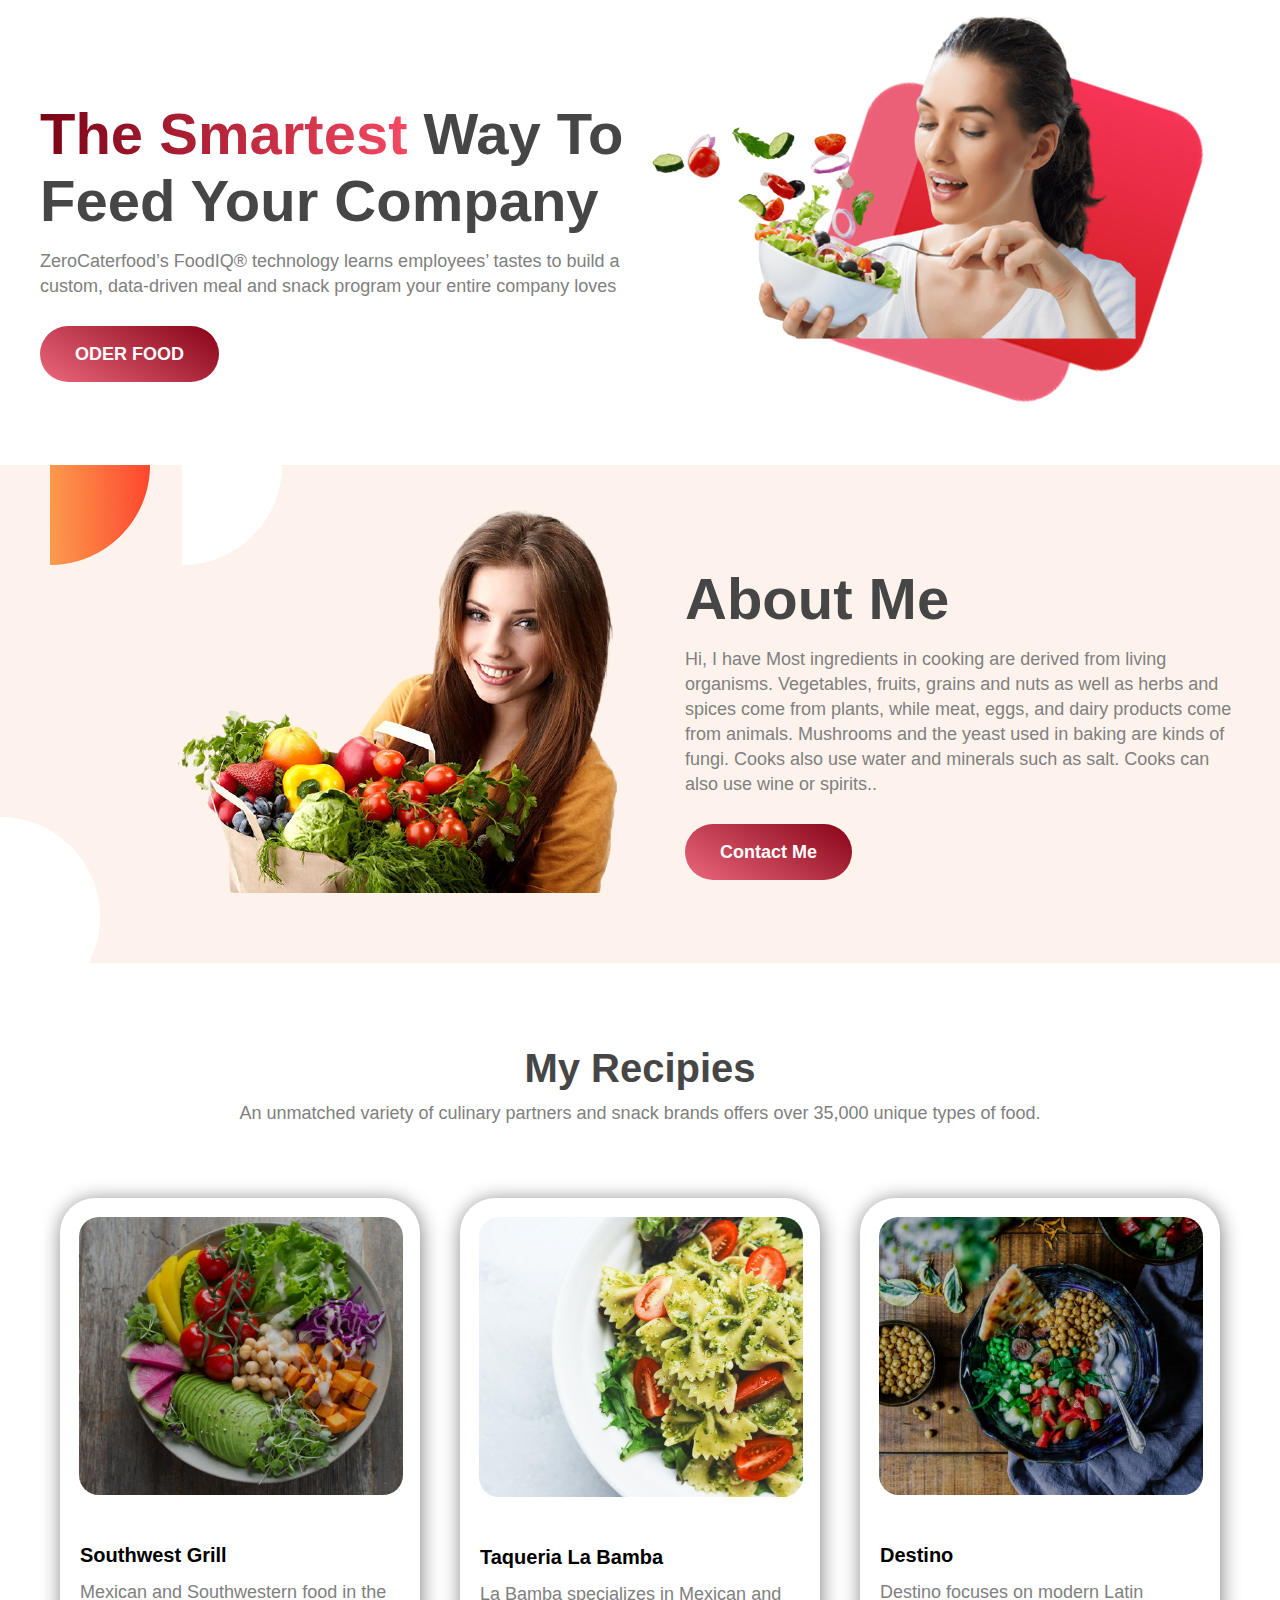
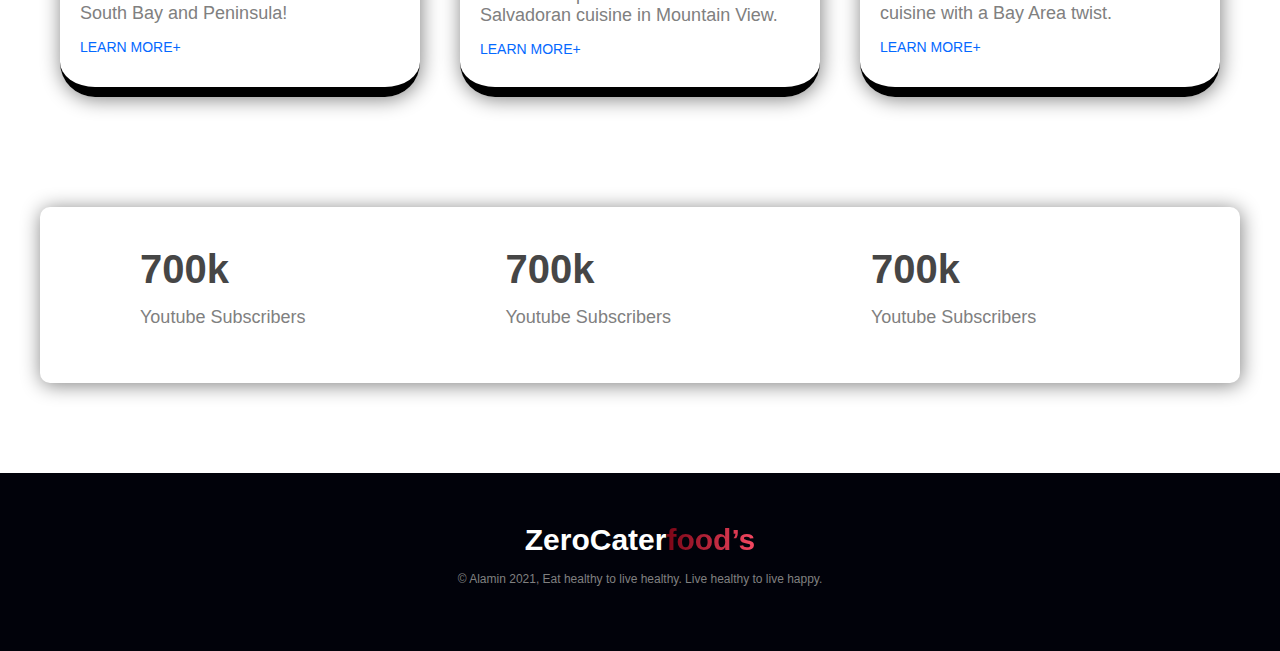
==== index.html @ d83c0b61 "first commit" ====
<!DOCTYPE html>
<html>

<head>
	<title> Zero Cater Foods </title>
	<link href="https://fonts.googleapis.com/icon?family=Material+Icons" rel="stylesheet">
	<link rel="stylesheet" href="style.css" />
</head>

<body>

	<section class="full-wrapper my-recipies">

		<div class="flaxible-container wrapper">

			<div class="banner-text">
				<h1><span class="most-special">The Smartest</span> Way To Feed Your Company</h1>
				<p>ZeroCaterfood’s FoodIQ® technology learns employees’ tastes to build a custom, data-driven meal
					and
					snack program your entire company loves</p>
				<a class="link-button" target="_blank" href="https://www.linkedin.com/in/iya-meem-8368ba180/">ODER
					FOOD</a>
			</div>
			<div class="banner-img">
				<img src="images/banner-image.png" alt="">
			</div>

		</div>

		<div class=" about-me">

			<div class="flaxible-container wrapper">
				<div class="about-me-img">
					<img src="images/kisspng-healthy-diet-food-eating-nutrition-woman-diet-5b20e260c13c04.3441013515288817607915-removebg-preview.png"
						alt="">
				</div>

				<div class="banner-text">
					<h1><span>About Me</h1>
					<p>Hi, I have Most ingredients in cooking are derived from living organisms. Vegetables, fruits,
						grains and nuts as well as herbs and spices come from plants, while meat, eggs, and dairy
						products come from animals. Mushrooms and the yeast used in baking are kinds of fungi. Cooks
						also use water and minerals such as salt. Cooks can also use wine or spirits..</p>
					<a class="link-button" target="_blank"
						href="https://www.facebook.com/mahazabin.maharuba.75/">Contact
						Me</a>
				</div>
			</div>

		</div>

		<div class="my-recipies wrapper">
			<div class="my-recipies-text">
				<h2> My Recipies </h2>
				<p> An unmatched variety of culinary partners and snack brands offers over 35,000 unique types of food.
				</p>
			</div>
			<div class="my-recipies-box1">
				<div class="my-recipies-box">
					<a class="image-box" href="#"><img src="images/Project Cover5.png"></a>
					<div class="box">
						<h4> Southwest Grill </h4>
						<p>Mexican and Southwestern food in the South Bay and Peninsula!</p>
						<div class="ban-btn">
							<a href="#"> LEARN MORE+ </a>
						</div>
					</div>
				</div>
				<div class="my-recipies-box">
					<a href="#"><img src="images/Project Cover7.png"></a>
					<div class="box">
						<h4>Taqueria La Bamba</h4>
						<p>La Bamba specializes in Mexican and Salvadoran cuisine in Mountain View.</p>
						<div class="ban-btn">
							<a href="#"> LEARN MORE+ </a>
						</div>
					</div>
				</div>
				<div class="my-recipies-box">
					<a href="#"><img src="images/Project Cover8.png"></a>
					<div class="box">
						<h4> Destino </h4>
						<p>Destino focuses on modern Latin cuisine with a Bay Area twist.</p>
						<div class="ban-btn">
							<a href="#"> LEARN MORE+ </a>
						</div>
					</div>
				</div>
			</div>
		</div>

		<div class="flaxible-container wrapper subscribers-box">
			<div class=" subscribers">
				<h2>700k</h2>
				<p>Youtube Subscribers</p>
			</div>
			<div class="subscribers">
				<h2>700k</h2>
				<p>Youtube Subscribers</p>
			</div>
			<div class="subscribers">
				<h2>700k</h2>
				<p>Youtube Subscribers</p>
			</div>

		</div>


		<footer>
			<h3>ZeroCater<span class="most-special">food’s </span></h3>
			<p>
				© Alamin 2021, Eat healthy to live healthy. Live healthy to live happy.
			</p>
		</footer>

		<div class="clr"></div>

	</section>


</body>

</html>
---- style.css ----
*{
	margin: 0px;
	padding: 0px;
	outline: 0px;
}
body{
	font-size: 18px;
	font-family: 'Roboto', sans-serif;
}
ul,li{
	list-style-type: none;
}
a {
	text-decoration: none;
}
img {
	vertical-align: middle;
}
.full-wrapper {
	width: 100%;
}
.wrapper {
	width: 1200px;
	margin: 0 auto;
}
.clr {
	clear: both;
}
h1{
	font-size: 58px;
	color: rgb(70, 70, 70)
}
h2{
	font-size: 40px;
	color: rgb(70, 70, 70)
}
h3{
	font-size: 30px;
}
p{
	color: gray;
	margin: 15px 0;
}

/* banner */
.flaxible-container{
	display: flex;
}
.banner-text {
    margin: 100px 0;
}
.most-special{
	background: -webkit-linear-gradient(180deg, rgba(245,72,98,1) 0%, rgba(121,4,21,1) 100%);
  -webkit-background-clip: text;
  -webkit-text-fill-color: transparent;
}
.link-button{
    color: rgb(255, 255, 255);
    font-weight: 700;
    background-image: linear-gradient(32deg, rgba(235,104,124,1) 0%, rgba(136,3,22,1) 100%);
    padding: 18px 35px;
    border-radius: 30px;
	margin-top: 20px;
}
.link-button:hover{
	background-image: linear-gradient(32deg, rgba(235,39,69,1) 0%, rgba(70,2,12,1) 100%);
}
.banner-text p{
	margin-bottom: 45px;
	line-height: 25px;
}


/* About me */
.about-me{
    background-image: url(images/7.png);
    background-repeat: no-repeat;
}
.about-me-img {
    margin-top: 45px;
}

/* My recipies */

.my-recipies-text {
    text-align: center;
    line-height: 30px;
    padding-top: 40px;
	margin: 50px 0;
	position: relative;
}
.my-recipies-box {
    width: 33%;
	margin: 20px;
	border-radius: 35px;
	box-shadow: 1px 2px 20px grey;
	border-bottom: 10px solid;
    -webkit-border-image: round;
    border-image-slice: 1 ;
}
.my-recipies-box1 {
    width: 100%;
    display: flex;
	margin-top: 50px;
	
}
.my-recipies-box2 {
    width: 100%;
    display: flex;
}
.my-recipies-box h4 {
    font-size: 20px;
	margin: 10px 0;
}

.my-recipies-box img {
	width: 90%;
    margin: 19px;
	border-radius: 20px;
}
}
.my-recipies-text h1{
	font-family: 'Playfair Display', serif;
	
}
.ban-btn a {
	display: inline-block;
	transition: 0.3s all;
	color: #0469ff;
	
}
.ban-btn {
    font-size: 14px;
    margin-bottom: 10px;
}
.box{
	padding: 20px;
}
.box ul li {
	display: left;
}
.box ul, li {
    display: flex;
    font-size: 12px;
    margin-right: 5px;
}
#border{
	border-right: 1px solid  gray;
	padding: 0 10px;  
}


/* subscribers-box */
.subscribers-box{
	box-shadow: 1px 2px 20px grey;
	border-radius: 10px;
	margin: 90px auto;
}
.subscribers {
    margin: 40px 100px;
}
/* footer-banner */
.footer-banner{
	background-image: url(images/bg.jpg);
    background-repeat: no-repeat;
	
}
#overlay {
	
  }




  /* footer */
footer {
	text-align: center;
    background: #01020a;
    color: white;
    padding: 50px 0;
}
footer p{
	font-size: 12px;
}
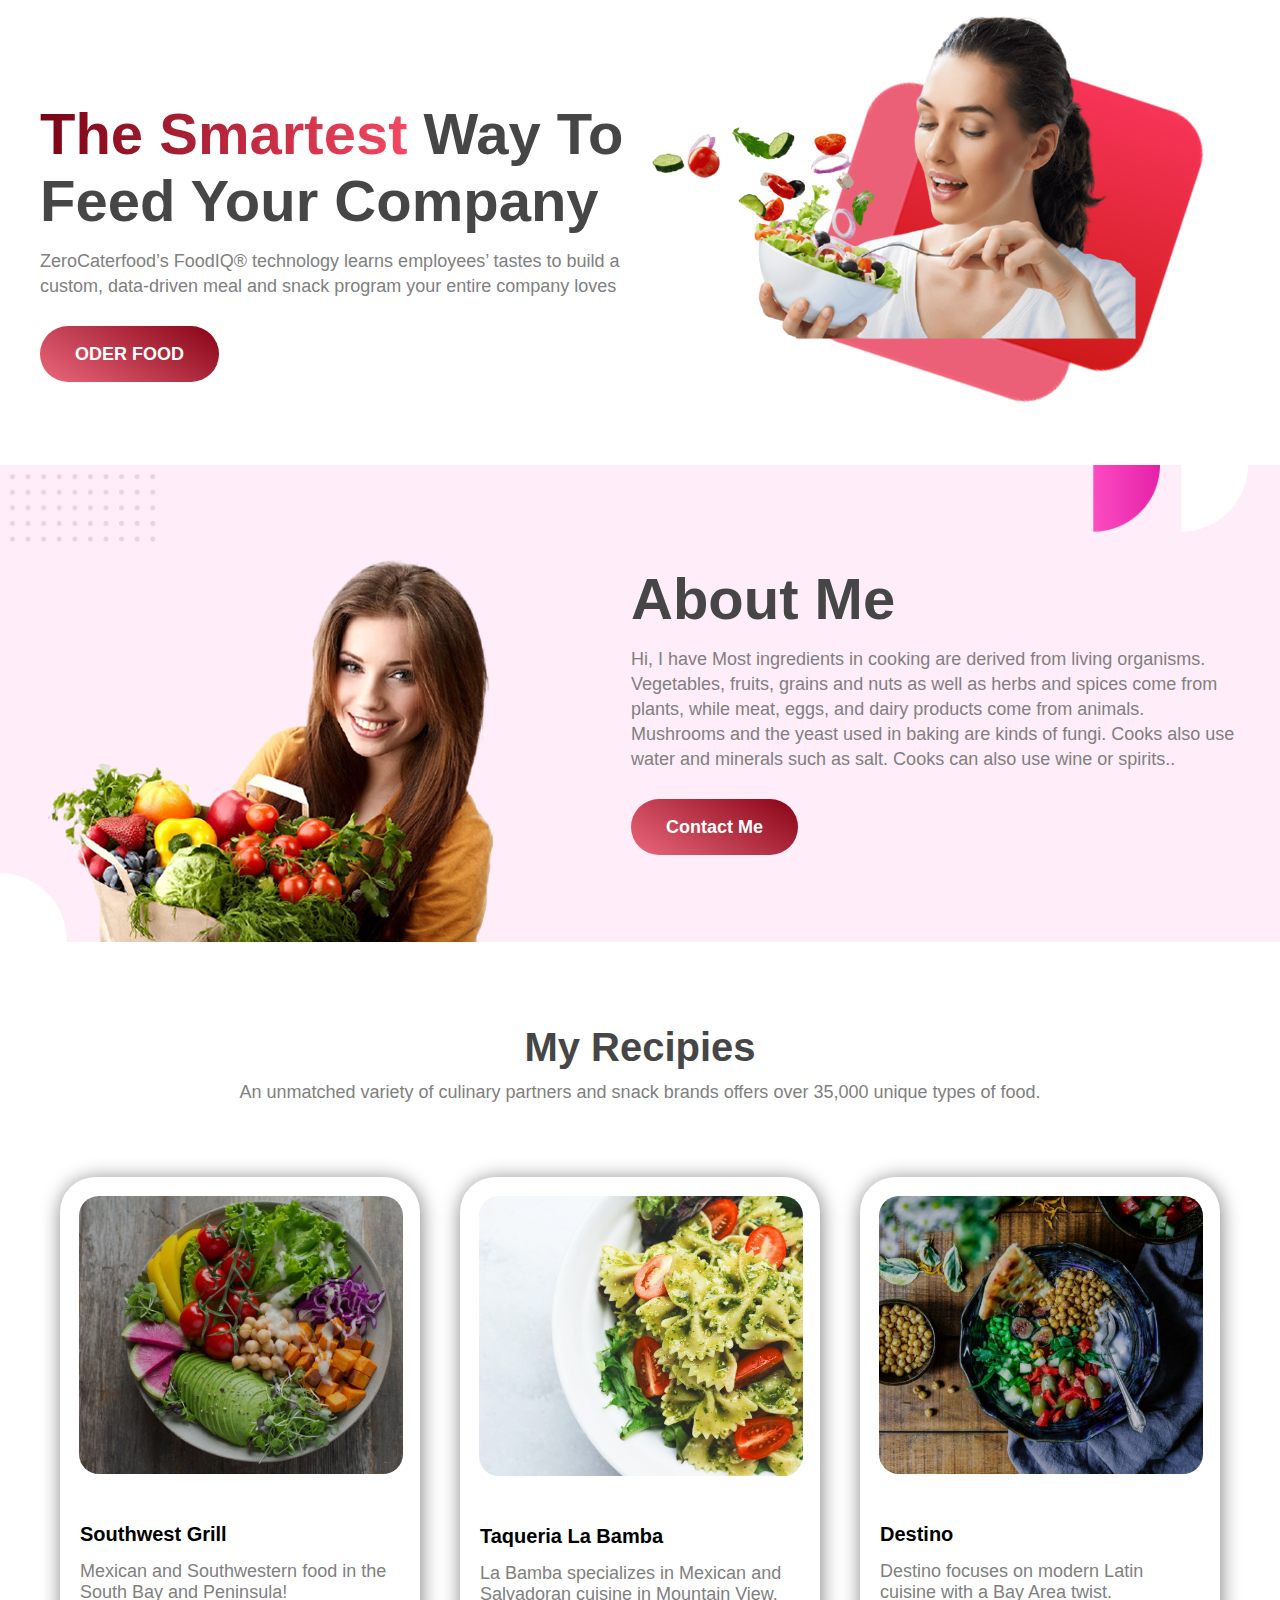
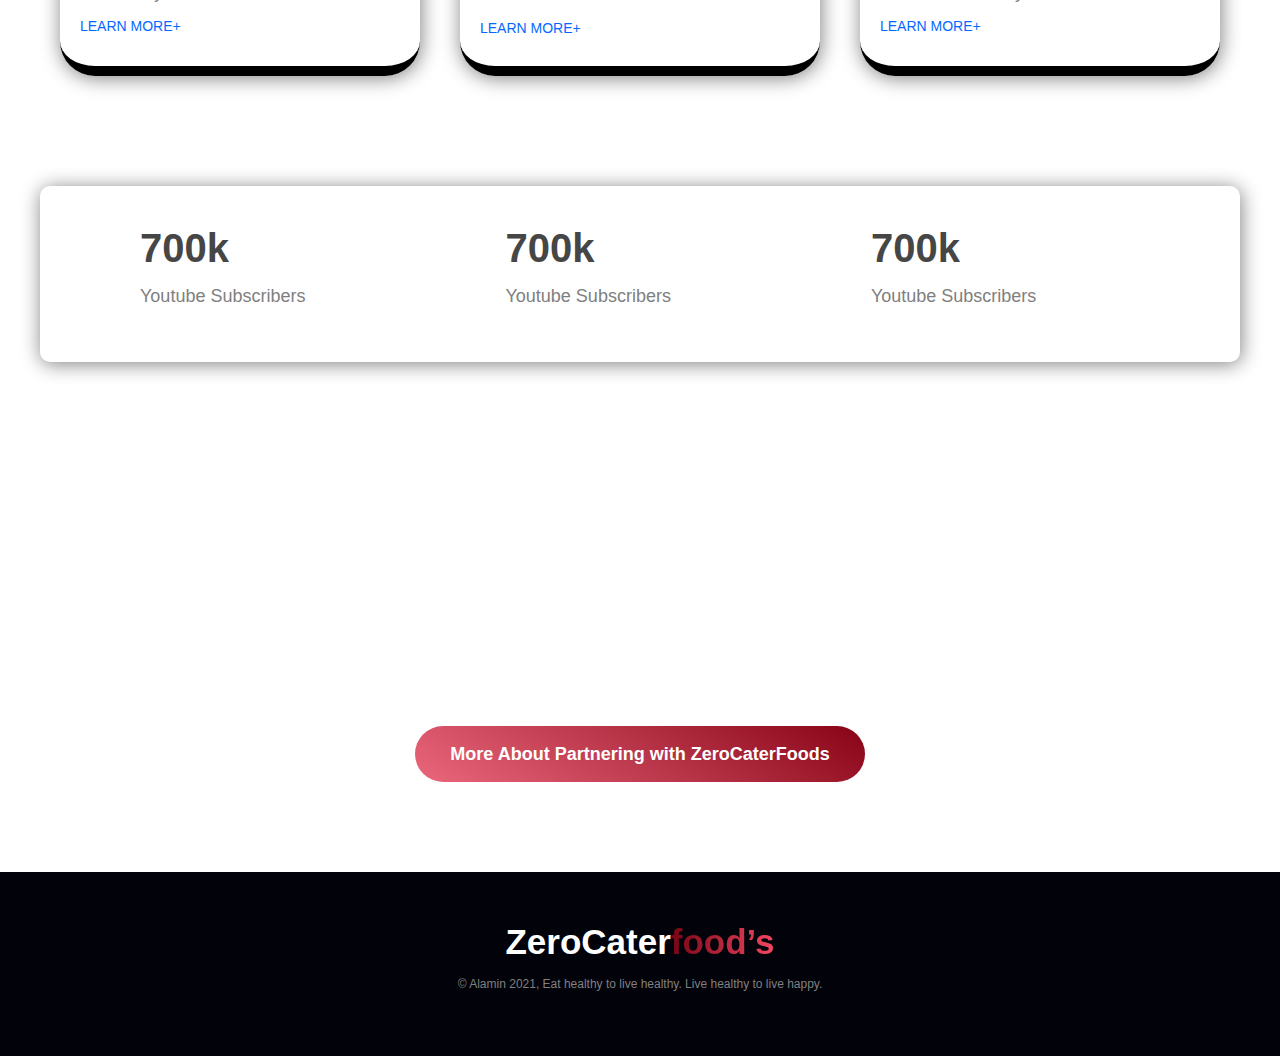
==== commit 4be89c96: "inlite commit" ====
--- a/index.html
+++ b/index.html
@@ -18,7 +18,7 @@
 				<p>ZeroCaterfood’s FoodIQ® technology learns employees’ tastes to build a custom, data-driven meal
 					and
 					snack program your entire company loves</p>
-				<a class="link-button" target="_blank" href="https://www.linkedin.com/in/iya-meem-8368ba180/">ODER
+				<a class="link-button" target="_blank" href="https://www.linkedin.com/in/al-amin-a5b33b213/">ODER
 					FOOD</a>
 			</div>
 			<div class="banner-img">
@@ -31,8 +31,7 @@
 
 			<div class="flaxible-container wrapper">
 				<div class="about-me-img">
-					<img src="images/kisspng-healthy-diet-food-eating-nutrition-woman-diet-5b20e260c13c04.3441013515288817607915-removebg-preview.png"
-						alt="">
+					<img src="images/me.png" alt="">
 				</div>
 
 				<div class="banner-text">
@@ -41,8 +40,7 @@
 						grains and nuts as well as herbs and spices come from plants, while meat, eggs, and dairy
 						products come from animals. Mushrooms and the yeast used in baking are kinds of fungi. Cooks
 						also use water and minerals such as salt. Cooks can also use wine or spirits..</p>
-					<a class="link-button" target="_blank"
-						href="https://www.facebook.com/mahazabin.maharuba.75/">Contact
+					<a class="link-button" target="_blank" href="https://www.linkedin.com/in/al-amin-a5b33b213/">Contact
 						Me</a>
 				</div>
 			</div>
@@ -105,6 +103,16 @@
 
 		</div>
 
+		<div id="overlay" class=" footer-banner">
+			<div class="footer-banner-text wrapper">
+				<h3><span>Do You Make Amazing Catered Meals or Snacks?</h3>
+				<p>Join our culinary partner ecosystem to give your brand exposure to thousands of new customers. For
+					more than 10 years we’ve helped caterers, restaurants, food trucks, and snack manufacturers grow
+					their businesses.</p>
+				<a class="link-button" target="_blank" href="#">More About
+					Partnering with ZeroCaterFoods</a>
+			</div>
+		</div>
 
 		<footer>
 			<h3>ZeroCater<span class="most-special">food’s </span></h3>
--- a/style.css
+++ b/style.css
@@ -35,7 +35,7 @@
 	color: rgb(70, 70, 70)
 }
 h3{
-	font-size: 30px;
+	font-size: 35px;
 }
 p{
 	color: gray;
@@ -73,11 +73,12 @@
 
 /* About me */
 .about-me{
-    background-image: url(images/7.png);
+    background-image: url(images/background.jpg);
     background-repeat: no-repeat;
+	background-size: 100%;
 }
 .about-me-img {
-    margin-top: 45px;
+    margin-top: 55px;
 }
 
 /* My recipies */
@@ -161,15 +162,20 @@
 }
 /* footer-banner */
 .footer-banner{
-	background-image: url(images/bg.jpg);
+	background-image: url(images/faster-food-to-eat.jpg);
     background-repeat: no-repeat;
-	
+	background-position: center;
+	background-attachment: fixed;
+	background-size: 100%;
+	padding: 100px 0;
+    text-align: center;
+	color: white;
+    line-height: 35px;
 }
-#overlay {
-	
-  }
-
-
+.footer-banner-text p {
+    color: white;
+    margin: 40px 140px;
+}
 
 
   /* footer */
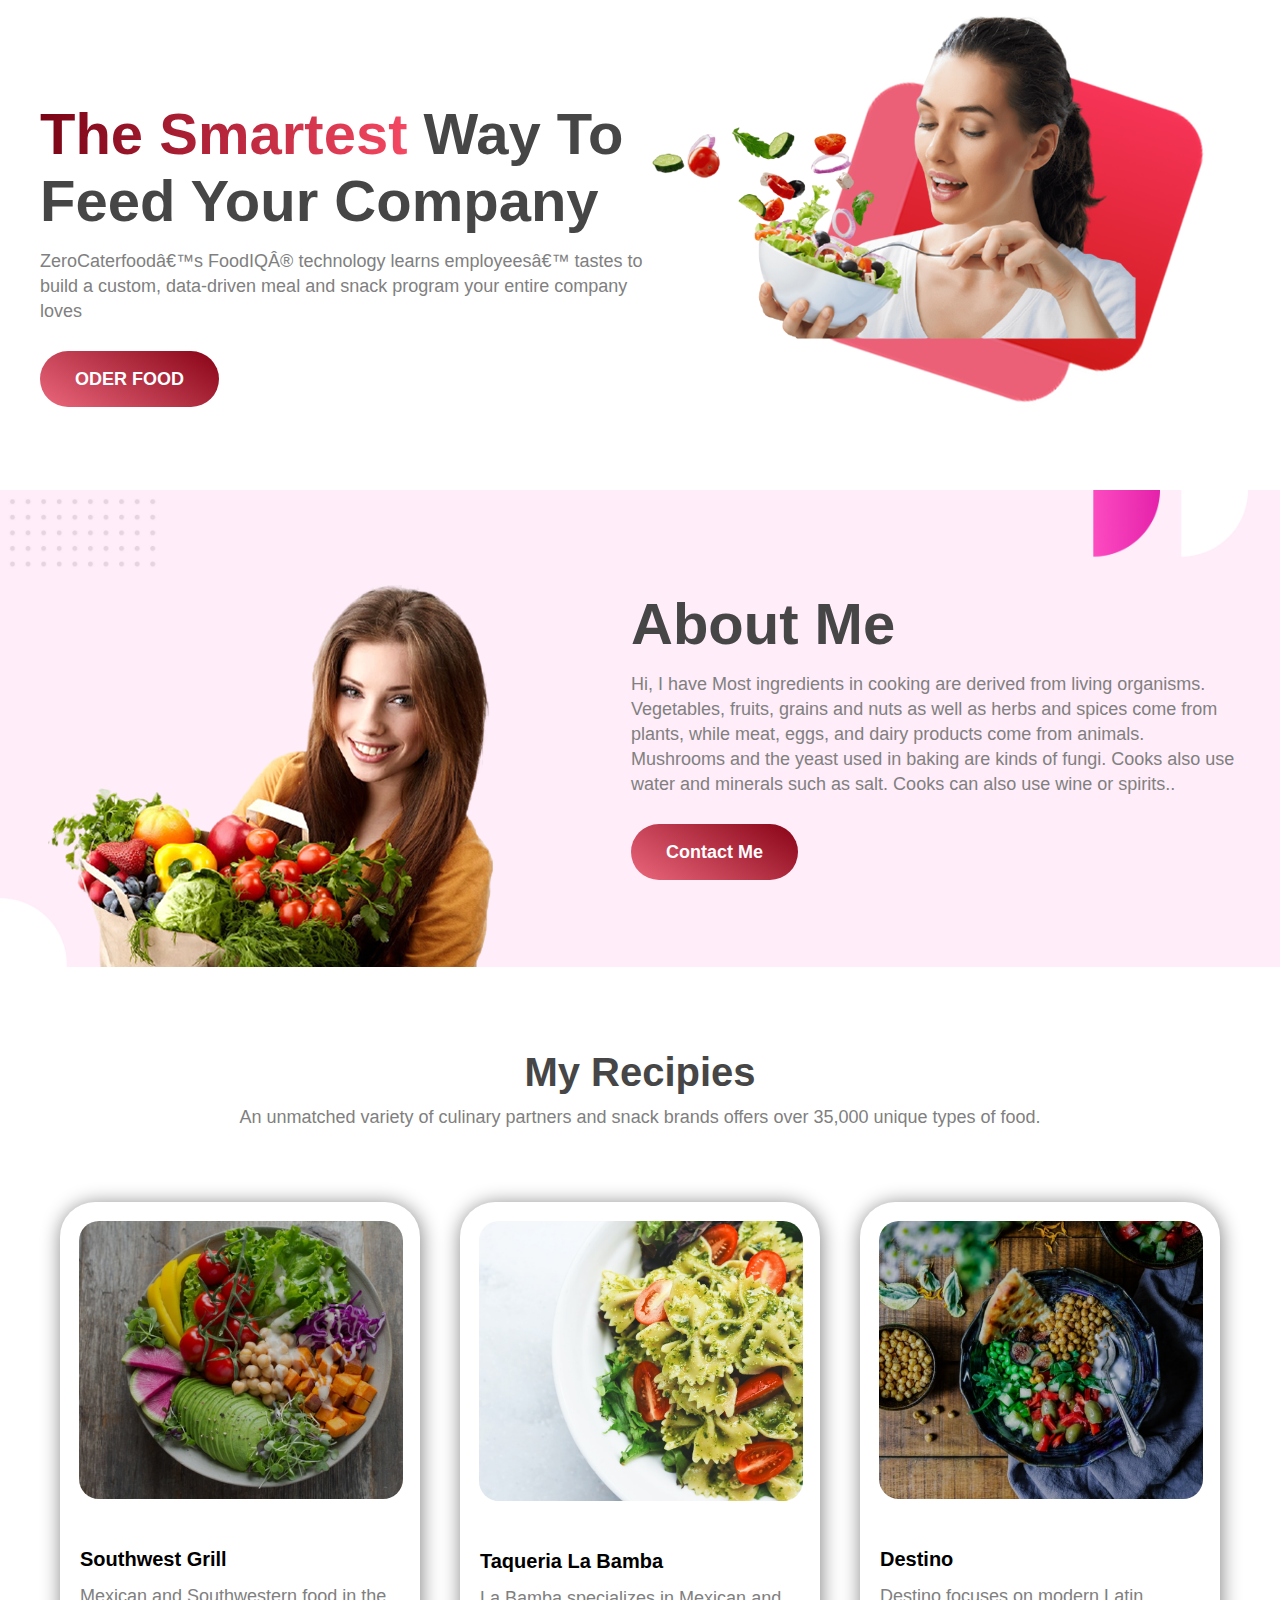
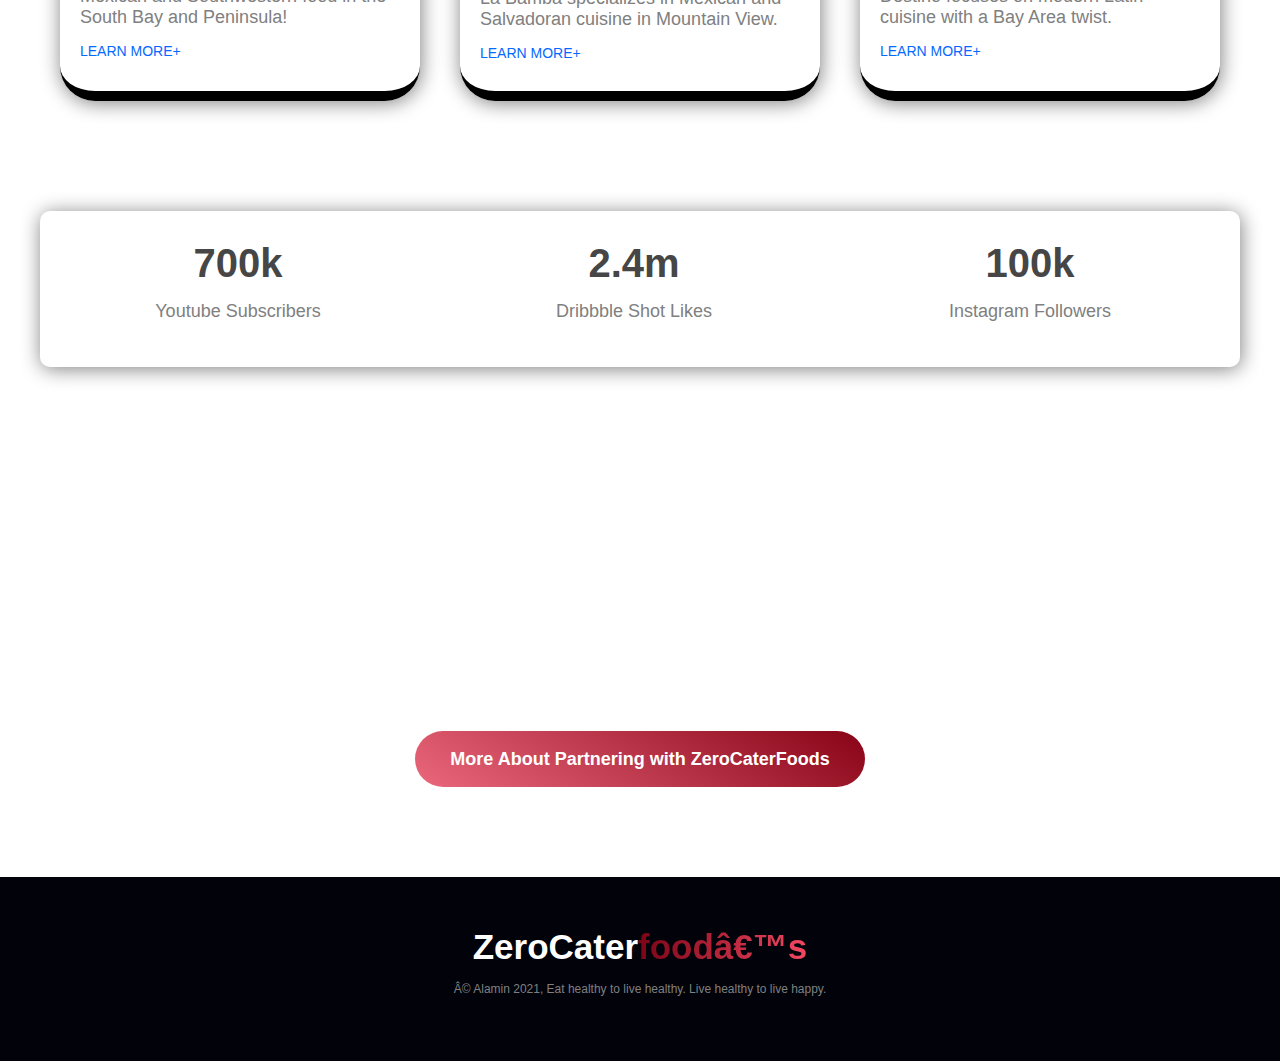
==== commit c3f54733: "inlite commit" ====
--- a/index.html
+++ b/index.html
@@ -15,7 +15,7 @@
 
 			<div class="banner-text">
 				<h1><span class="most-special">The Smartest</span> Way To Feed Your Company</h1>
-				<p>ZeroCaterfood’s FoodIQ® technology learns employees’ tastes to build a custom, data-driven meal
+				<p>ZeroCaterfoodâ€™s FoodIQÂ® technology learns employeesâ€™ tastes to build a custom, data-driven meal
 					and
 					snack program your entire company loves</p>
 				<a class="link-button" target="_blank" href="https://www.linkedin.com/in/al-amin-a5b33b213/">ODER
@@ -93,12 +93,12 @@
 				<p>Youtube Subscribers</p>
 			</div>
 			<div class="subscribers">
-				<h2>700k</h2>
-				<p>Youtube Subscribers</p>
+				<h2>2.4m</h2>
+				<p>Dribbble Shot Likes</p>
 			</div>
 			<div class="subscribers">
-				<h2>700k</h2>
-				<p>Youtube Subscribers</p>
+				<h2>100k</h2>
+				<p>Instagram Followers</p>
 			</div>
 
 		</div>
@@ -107,7 +107,7 @@
 			<div class="footer-banner-text wrapper">
 				<h3><span>Do You Make Amazing Catered Meals or Snacks?</h3>
 				<p>Join our culinary partner ecosystem to give your brand exposure to thousands of new customers. For
-					more than 10 years we’ve helped caterers, restaurants, food trucks, and snack manufacturers grow
+					more than 10 years weâ€™ve helped caterers, restaurants, food trucks, and snack manufacturers grow
 					their businesses.</p>
 				<a class="link-button" target="_blank" href="#">More About
 					Partnering with ZeroCaterFoods</a>
@@ -115,9 +115,9 @@
 		</div>
 
 		<footer>
-			<h3>ZeroCater<span class="most-special">food’s </span></h3>
+			<h3>ZeroCater<span class="most-special">foodâ€™s </span></h3>
 			<p>
-				© Alamin 2021, Eat healthy to live healthy. Live healthy to live happy.
+				Â© Alamin 2021, Eat healthy to live healthy. Live healthy to live happy.
 			</p>
 		</footer>
 
--- a/style.css
+++ b/style.css
@@ -158,7 +158,9 @@
 	margin: 90px auto;
 }
 .subscribers {
-    margin: 40px 100px;
+    width: 33%;
+    text-align: center;
+    padding: 30px 0;
 }
 /* footer-banner */
 .footer-banner{
